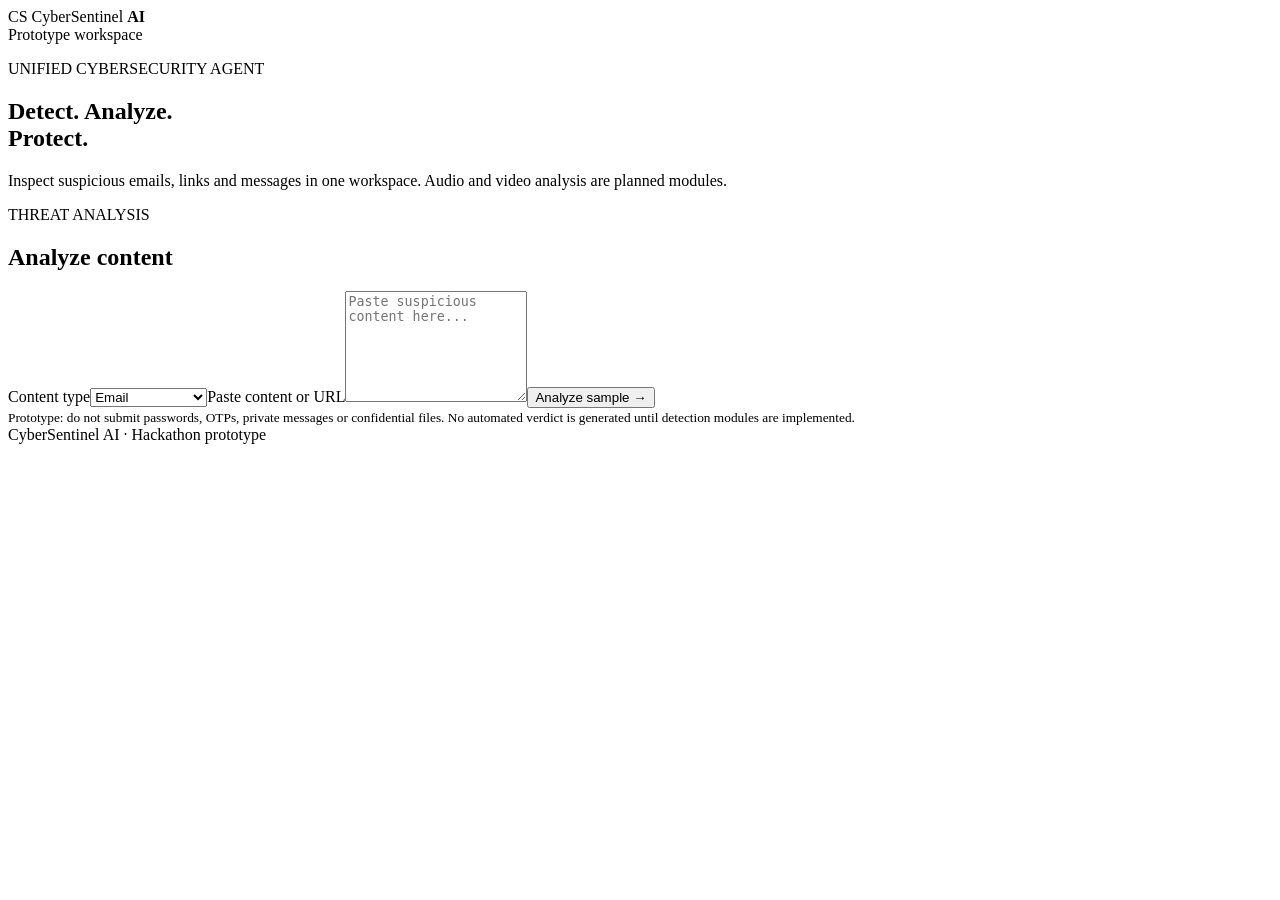
==== frontend/index.html @ ad812bbf "Add frontend/index.html to project structure" ====
<!doctype html>
<html lang="en">
<head><meta charset="utf-8"><meta name="viewport" content="width=device-width,initial-scale=1"><title>CyberSentinel AI</title><link rel="stylesheet" href="style.css"><script src="script.js" defer></script></head>
<body>
<header><div class="brand"><span class="mark">CS</span> CyberSentinel <b>AI</b></div><span class="status">Prototype workspace</span></header>
<main><section class="hero"><p class="eyebrow">UNIFIED CYBERSECURITY AGENT</p><h1>Detect. Analyze.<br><span>Protect.</span></h1><p>Inspect suspicious emails, links and messages in one workspace. Audio and video analysis are planned modules.</p></section>
<section class="panel"><p class="eyebrow">THREAT ANALYSIS</p><h2>Analyze content</h2><form id="scan-form"><label for="kind">Content type</label><select id="kind"><option value="email">Email</option><option value="url">Website / URL</option><option value="message">Text message</option><option value="audio">Audio (planned)</option><option value="video">Video (planned)</option></select><label for="sample">Paste content or URL</label><textarea id="sample" rows="7" placeholder="Paste suspicious content here..."></textarea><button>Analyze sample <span>→</span></button></form><div id="output" aria-live="polite"></div><small>Prototype: do not submit passwords, OTPs, private messages or confidential files. No automated verdict is generated until detection modules are implemented.</small></section></main>
<footer>CyberSentinel AI · Hackathon prototype</footer>
</body></html>
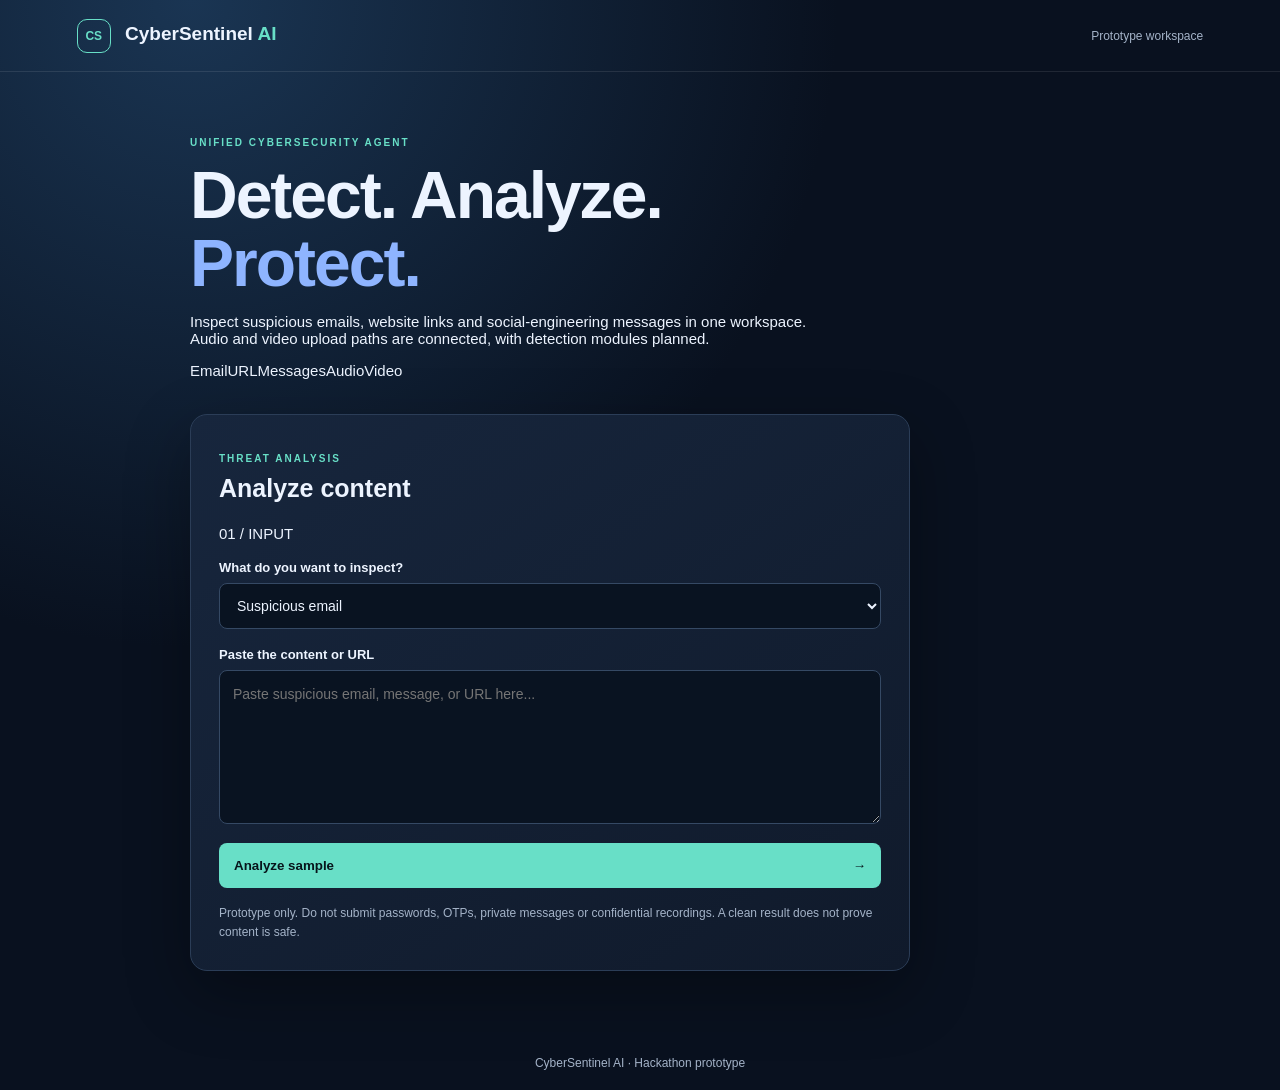
==== commit 41e0bf90: "Complete frontend/index.html integration for local prototype" ====
--- a/frontend/index.html
+++ b/frontend/index.html
@@ -1,9 +1,17 @@
 <!doctype html>
 <html lang="en">
-<head><meta charset="utf-8"><meta name="viewport" content="width=device-width,initial-scale=1"><title>CyberSentinel AI</title><link rel="stylesheet" href="style.css"><script src="script.js" defer></script></head>
+<head><meta charset="utf-8"><meta name="viewport" content="width=device-width,initial-scale=1"><meta name="description" content="CyberSentinel AI cybersecurity prototype"><title>CyberSentinel AI</title><link rel="stylesheet" href="style.css"><script src="script.js" defer></script></head>
 <body>
-<header><div class="brand"><span class="mark">CS</span> CyberSentinel <b>AI</b></div><span class="status">Prototype workspace</span></header>
-<main><section class="hero"><p class="eyebrow">UNIFIED CYBERSECURITY AGENT</p><h1>Detect. Analyze.<br><span>Protect.</span></h1><p>Inspect suspicious emails, links and messages in one workspace. Audio and video analysis are planned modules.</p></section>
-<section class="panel"><p class="eyebrow">THREAT ANALYSIS</p><h2>Analyze content</h2><form id="scan-form"><label for="kind">Content type</label><select id="kind"><option value="email">Email</option><option value="url">Website / URL</option><option value="message">Text message</option><option value="audio">Audio (planned)</option><option value="video">Video (planned)</option></select><label for="sample">Paste content or URL</label><textarea id="sample" rows="7" placeholder="Paste suspicious content here..."></textarea><button>Analyze sample <span>→</span></button></form><div id="output" aria-live="polite"></div><small>Prototype: do not submit passwords, OTPs, private messages or confidential files. No automated verdict is generated until detection modules are implemented.</small></section></main>
-<footer>CyberSentinel AI · Hackathon prototype</footer>
+<header><div class="brand"><span class="mark">CS</span> CyberSentinel <b>AI</b></div><span class="status"><i></i> Prototype workspace</span></header>
+<main>
+<section class="hero"><p class="eyebrow">UNIFIED CYBERSECURITY AGENT</p><h1>Detect. Analyze.<br><span>Protect.</span></h1><p>Inspect suspicious emails, website links and social-engineering messages in one workspace. Audio and video upload paths are connected, with detection modules planned.</p><div class="chips"><span>Email</span><span>URL</span><span>Messages</span><span>Audio</span><span>Video</span></div></section>
+<section class="panel"><div class="panel-head"><div><p class="eyebrow">THREAT ANALYSIS</p><h2>Analyze content</h2></div><span class="step">01 / INPUT</span></div>
+<form id="scan-form">
+<label for="kind">What do you want to inspect?</label><select id="kind" name="input_type"><option value="email">Suspicious email</option><option value="url">Website / URL</option><option value="message">Text / social-engineering message</option><option value="audio">Audio / voice recording</option><option value="video">Video / possible deepfake</option></select>
+<label for="sample">Paste the content or URL</label><textarea id="sample" name="text" rows="6" placeholder="Paste suspicious email, message, or URL here..."></textarea>
+<div id="upload-wrap" hidden><label for="file">Attach audio or video</label><input id="file" name="file" type="file" accept="audio/*,video/*"><small id="file-info">Maximum file size: 20 MB. Uploads are processed in memory and not saved by this prototype.</small></div>
+<button id="analyze" type="submit">Analyze sample <span>→</span></button>
+</form><section id="output" class="output" aria-live="polite" hidden></section>
+<small class="notice">Prototype only. Do not submit passwords, OTPs, private messages or confidential recordings. A clean result does not prove content is safe.</small>
+</section></main><footer>CyberSentinel AI · Hackathon prototype</footer>
 </body></html>
--- a/frontend/style.css
+++ b/frontend/style.css
@@ -0,0 +1 @@
+:root{color-scheme:dark;--bg:#09111f;--panel:#121f33;--line:#2b3d57;--text:#edf4ff;--muted:#a4b3c8;--mint:#68dfc7;--blue:#8eb4ff}*{box-sizing:border-box}body{margin:0;background:radial-gradient(ellipse at 15% 0,#1a3553,transparent 42%),var(--bg);color:var(--text);font:15px Arial,sans-serif;min-height:100vh}header{height:72px;border-bottom:1px solid #ffffff18;display:flex;align-items:center;justify-content:space-between;padding:0 max(6vw,22px)}.brand{font-size:19px;font-weight:bold}.brand b{color:var(--mint)}.mark{display:inline-grid;place-items:center;width:34px;height:34px;border:1px solid var(--mint);border-radius:10px;color:var(--mint);margin-right:9px;font-size:12px}.status,small,footer{color:var(--muted);font-size:12px}main{width:min(900px,90%);margin:65px auto}.hero{max-width:650px;margin-bottom:35px}.eyebrow{color:var(--mint);font-size:10px;letter-spacing:2px;font-weight:bold}.hero h1{font-size:clamp(42px,7vw,66px);line-height:1.03;margin:14px 0;letter-spacing:-2px}.hero h1 span{color:var(--blue)}.hero p:last-child{color:var(--muted);line-height:1.7;max-width:570px}.panel{max-width:720px;padding:28px;background:linear-gradient(145deg,#17263d,#101a2b);border:1px solid var(--line);border-radius:17px;box-shadow:0 22px 65px #0005}.panel h2{margin:0 0 22px;font-size:25px}label{display:block;margin:18px 0 8px;font-weight:bold;font-size:13px}select,textarea{width:100%;padding:13px;background:#091321;border:1px solid #354964;border-radius:8px;color:var(--text);font:14px Arial}textarea{resize:vertical;line-height:1.5}button{width:100%;display:flex;justify-content:space-between;margin:16px 0;padding:15px;border:0;border-radius:8px;background:var(--mint);color:#07151b;font-weight:bold;cursor:pointer}button:hover{filter:brightness(1.06)}#output{margin:15px 0;line-height:1.6}small{display:block;line-height:1.6}footer{text-align:center;padding:20px}@media(max-width:600px){main{margin:42px auto}.panel{padding:20px}header{padding:0 18px}}
